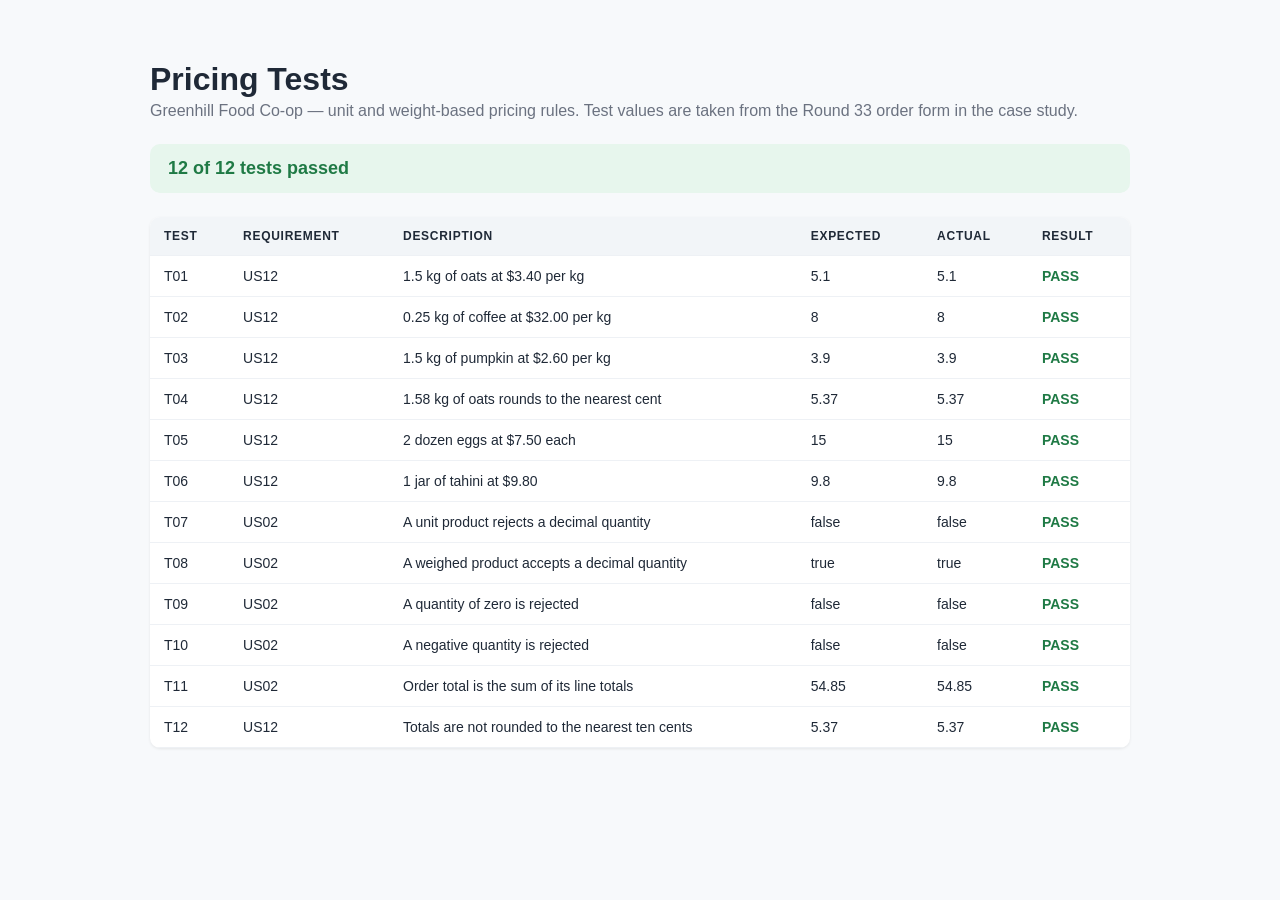
==== tests.html @ 164c80f0 "Created tests.html" ====
<!DOCTYPE html>
<html lang="en">

<head>
    <meta charset="UTF-8">
    <meta name="viewport" content="width=device-width, initial-scale=1.0">
    <title>Greenhill Food Co-op — Pricing Tests</title>

    <style>
        body {
            font-family: "Inter", Arial, sans-serif;
            max-width: 980px;
            margin: 0 auto;
            padding: 40px 24px 80px;
            color: #1f2937;
            background: #f7f9fb;
        }

        h1 { margin-bottom: 4px; }

        .subtitle { color: #6b7280; margin-top: 0; }

        .summary {
            padding: 14px 18px;
            border-radius: 10px;
            margin: 24px 0;
            font-size: 18px;
        }

        .summary.pass { background: #e7f6ed; color: #1f7a45; }
        .summary.fail { background: #fdecec; color: #b42318; }

        table {
            width: 100%;
            border-collapse: collapse;
            background: #fff;
            border-radius: 10px;
            overflow: hidden;
            box-shadow: 0 1px 3px rgba(0,0,0,.08);
        }

        th, td {
            padding: 12px 14px;
            text-align: left;
            border-bottom: 1px solid #eef1f5;
            font-size: 14px;
        }

        th { background: #f2f5f8; font-size: 12px; letter-spacing: .06em; text-transform: uppercase; }

        td.pass { color: #1f7a45; font-weight: 600; }
        td.fail { color: #b42318; font-weight: 600; }
    </style>
</head>

<body>

    <h1>Pricing Tests</h1>
    <p class="subtitle">
        Greenhill Food Co-op — unit and weight-based pricing rules.
        Test values are taken from the Round 33 order form in the case study.
    </p>

    <div id="summary" class="summary"></div>

    <table>
        <thead>
            <tr>
                <th>Test</th>
                <th>Requirement</th>
                <th>Description</th>
                <th>Expected</th>
                <th>Actual</th>
                <th>Result</th>
            </tr>
        </thead>
        <tbody id="resultsBody"></tbody>
    </table>

    <script src="pricing.js"></script>
    <script src="tests.js"></script>

</body>
</html>
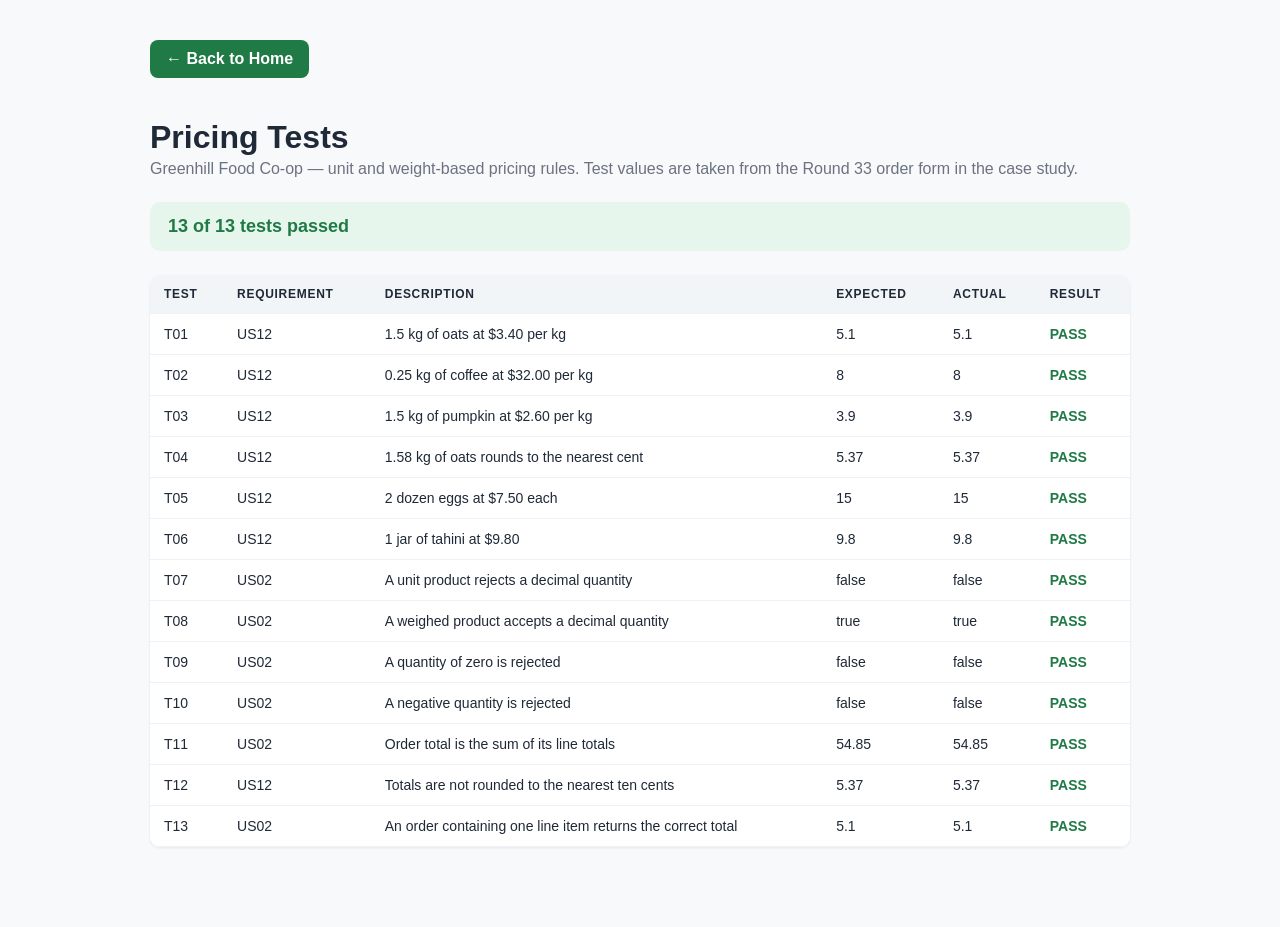
==== commit ec956957: "Add navigation button to test page" ====
--- a/tests.html
+++ b/tests.html
@@ -50,11 +50,25 @@
 
         td.pass { color: #1f7a45; font-weight: 600; }
         td.fail { color: #b42318; font-weight: 600; }
+        .back-button {
+    display: inline-block;
+    margin-bottom: 20px;
+    padding: 10px 16px;
+    background: #1f7a45;
+    color: white;
+    text-decoration: none;
+    border-radius: 8px;
+    font-weight: 600;
+}
+
+.back-button:hover {
+    opacity: 0.9;
+}
     </style>
 </head>
 
 <body>
-
+<a href="index.html" class="back-button">← Back to Home</a>
     <h1>Pricing Tests</h1>
     <p class="subtitle">
         Greenhill Food Co-op — unit and weight-based pricing rules.
